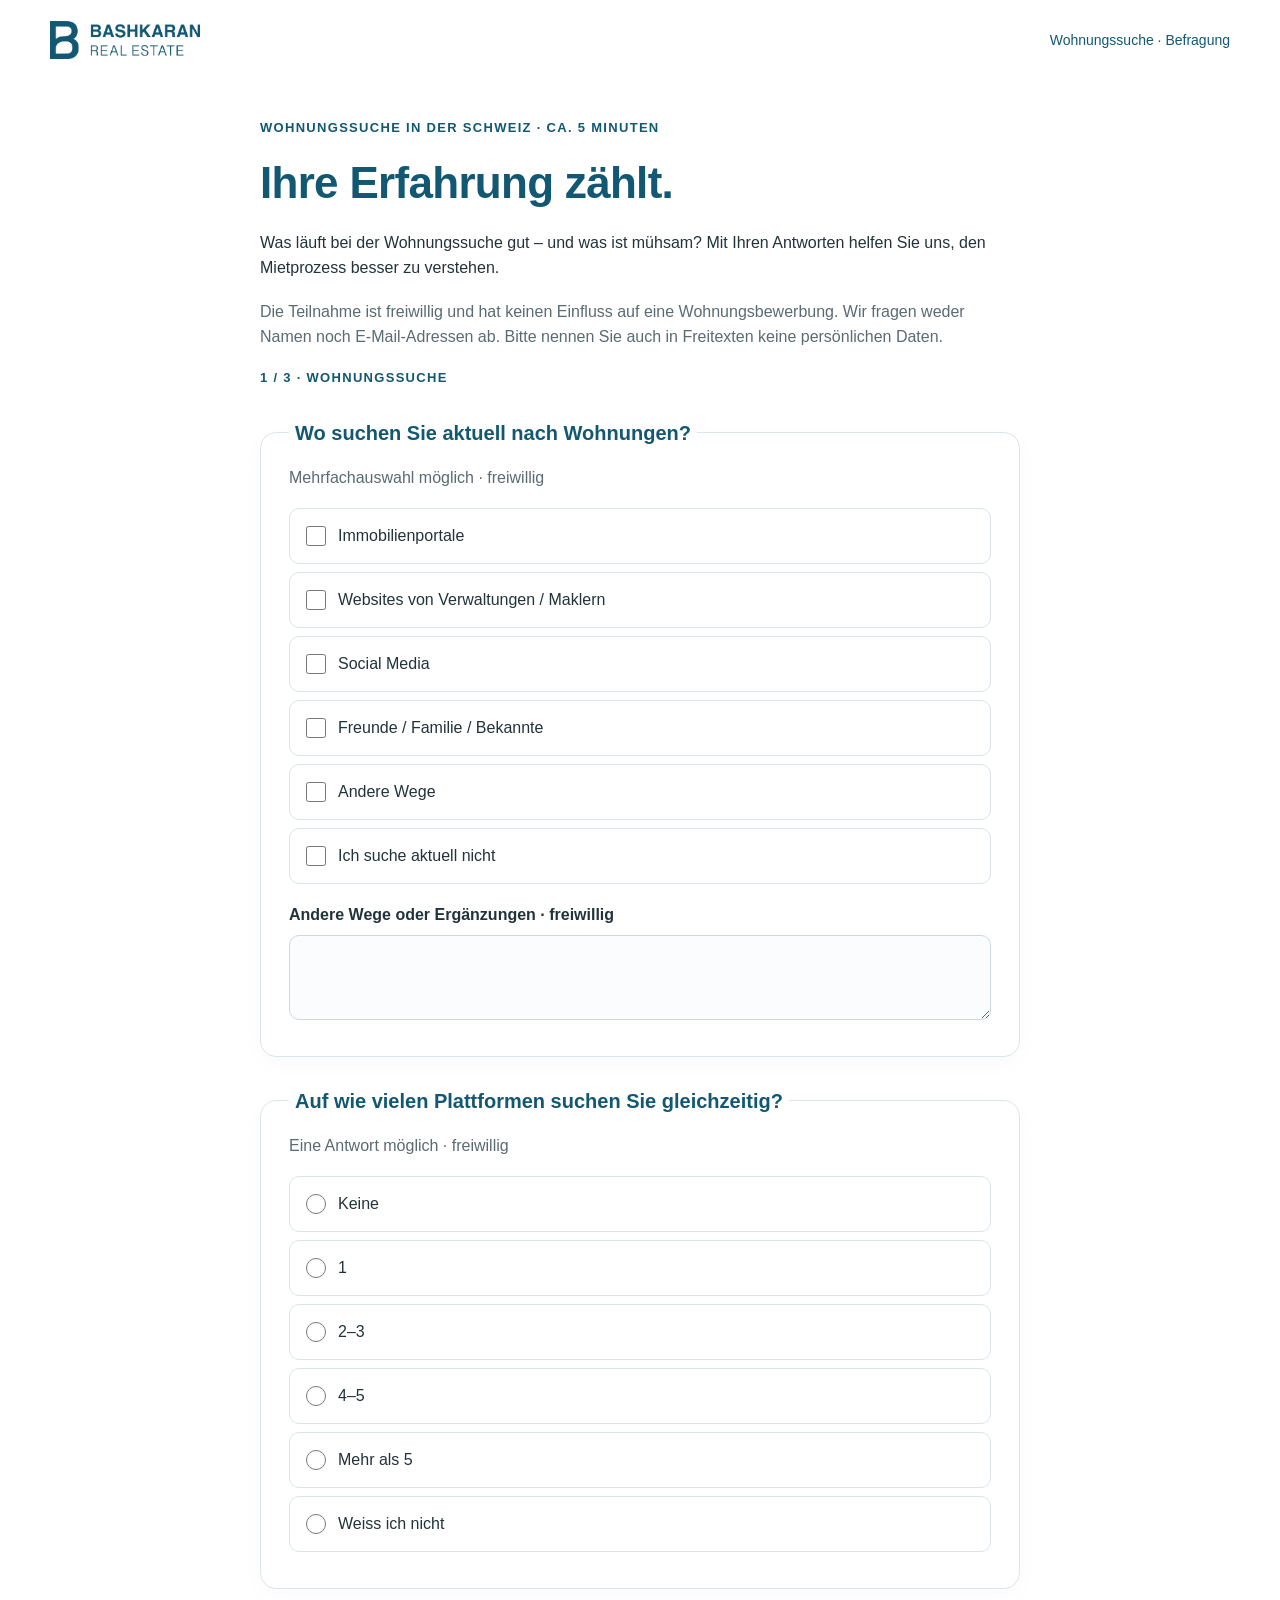
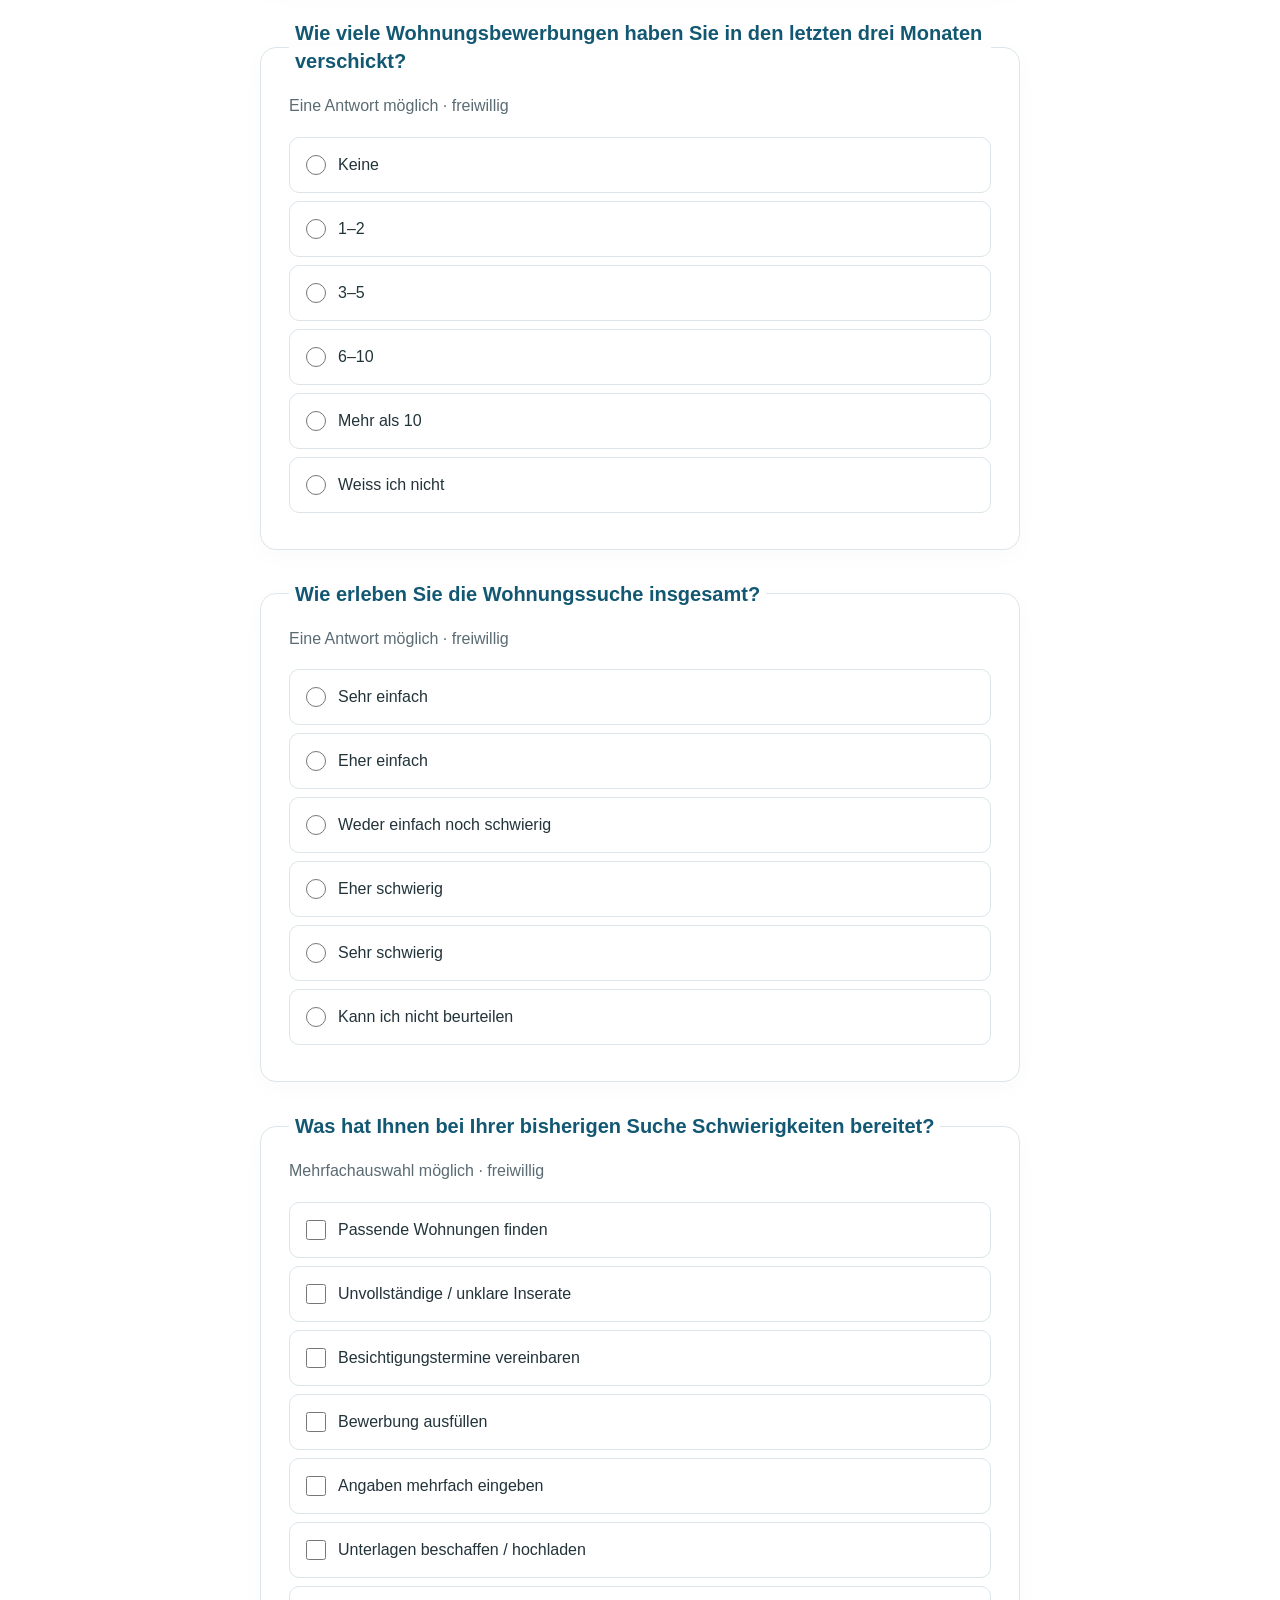
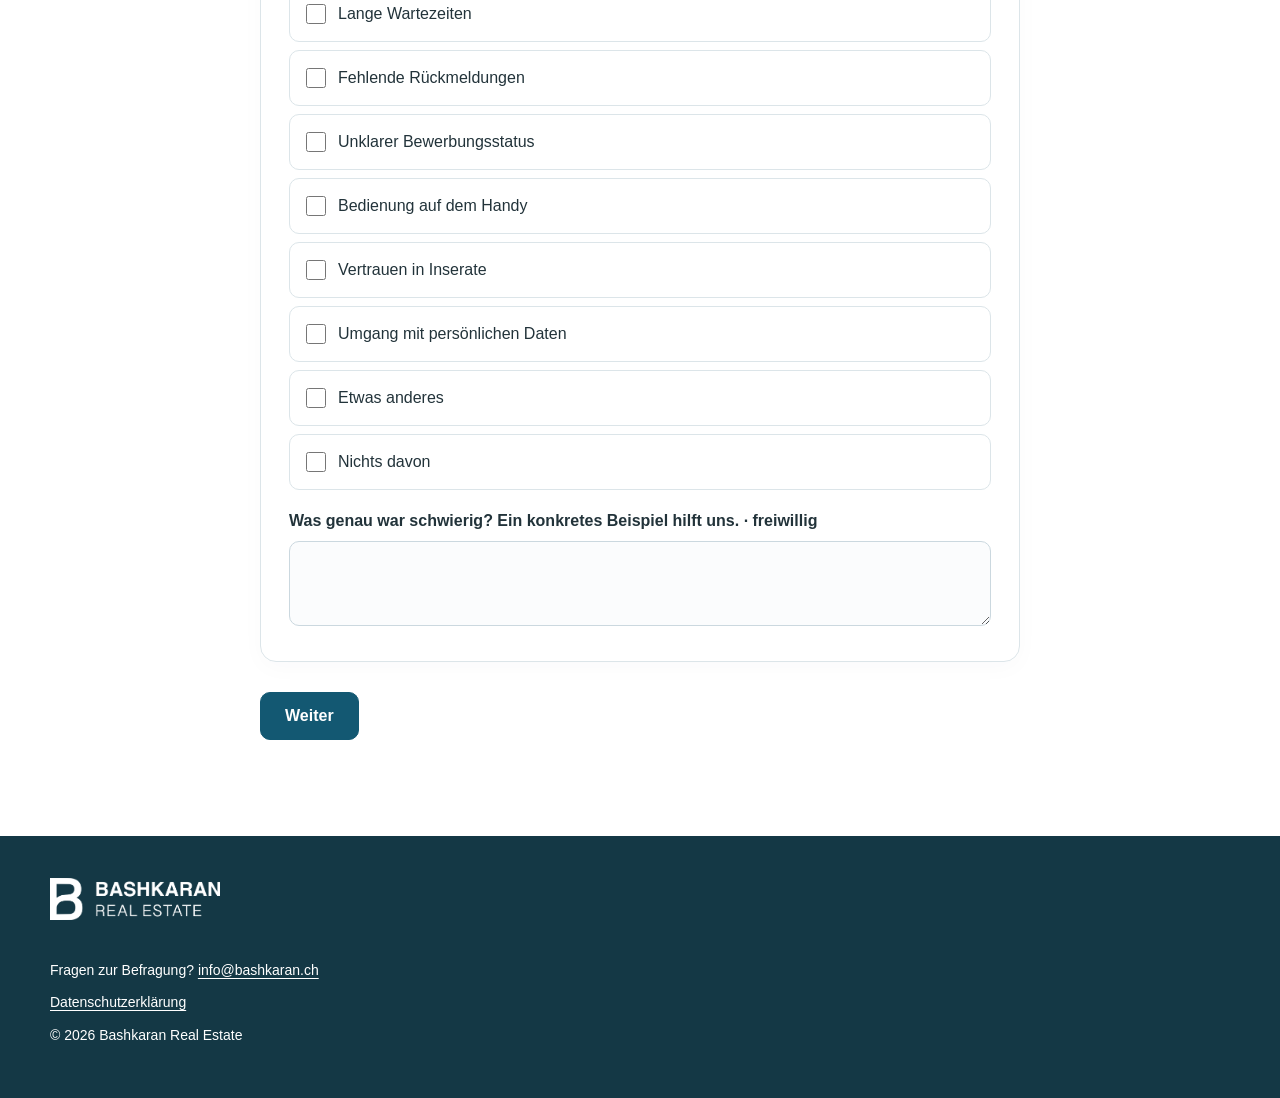
==== research/index.html @ 60e7532b "Add shared housing survey and protected research dashboard" ====
<!doctype html>
<html lang="de-CH"><head><meta charset="utf-8"><meta name="viewport" content="width=device-width,initial-scale=1"><meta name="robots" content="noindex,nofollow,noarchive"><meta name="referrer" content="no-referrer"><title>Research | Bashkaran Real Estate</title><link rel="stylesheet" href="/research/research.css"></head>
<body><link rel="stylesheet" href="/research/survey.css"><header><a href="/" class="brand"><img src="/assets/logo.png" width="1722" height="429" alt="Bashkaran Real Estate"></a><span class="header-label">Wohnungssuche · Befragung</span><button id="logout" hidden>Abmelden</button></header>
<main><div id="notice" role="status" aria-live="polite"></div><div id="app"></div></main>
<footer><div class="research-footer"><img src="/assets/logo.png" width="1722" height="429" alt="Bashkaran Real Estate"><p>Fragen zur Befragung? <a href="mailto:info@bashkaran.ch">info@bashkaran.ch</a></p><p><a href="/datenschutz.html">Datenschutzerklärung</a></p><p>© 2026 Bashkaran Real Estate</p></div></footer>
<script src="/research/config.js"></script><script type="module" src="/research/survey.js"></script></body></html>
---- research/research.css ----
:root{--blue:#135872;--ink:#173640;--muted:#60747c;--line:#d9e3e6;--bg:#f4f7f7}*{box-sizing:border-box}body{margin:0;background:var(--bg);color:var(--ink);font:16px/1.6 system-ui,-apple-system,sans-serif}header{background:white;border-bottom:1px solid var(--line);padding:20px max(20px,calc((100% - 1000px)/2));display:flex;align-items:center;justify-content:space-between;gap:16px}.brand{font-size:17px;font-weight:750;text-decoration:none;color:var(--blue)}.brand span{display:block;font-size:12px;font-weight:500;letter-spacing:2px;text-transform:uppercase;color:var(--muted)}main{max-width:1000px;margin:auto;padding:36px 20px 64px}footer{max-width:1000px;margin:auto;padding:20px;color:var(--muted);font-size:12px}h1{font-size:clamp(26px,5vw,38px);line-height:1.2;letter-spacing:-1px;margin:8px 0 20px}h2{font-size:23px;line-height:1.35;margin:0 0 18px}h3{font-size:17px;margin:0 0 8px}p{margin:0 0 18px}.eyebrow{font-size:12px;letter-spacing:1.6px;text-transform:uppercase;color:var(--muted);font-weight:650}.muted,small{color:var(--muted)}.card{padding:28px;background:white;border:1px solid var(--line);border-radius:18px;margin:20px 0}.narrow{max-width:620px;margin:auto}.row{display:flex;gap:12px;align-items:center;flex-wrap:wrap}.between{justify-content:space-between}.actions{display:flex;gap:12px;flex-wrap:wrap;margin-top:24px}button,.button{font:600 15px/1.4 inherit;font-family:inherit;font-size:15px;font-weight:600;padding:12px 18px;border-radius:10px;border:1px solid var(--line);background:white;color:var(--ink);cursor:pointer;min-height:46px}button.primary{background:var(--blue);border-color:var(--blue);color:white}button:disabled{opacity:.5;cursor:wait}button:hover:not(:disabled){filter:brightness(.95)}button:focus-visible,a:focus-visible,input:focus-visible,textarea:focus-visible,select:focus-visible{outline:3px solid #329bbe;outline-offset:3px}label{display:block;font-weight:600;margin:18px 0 7px}input:not([type=checkbox]),textarea,select{width:100%;padding:13px;border:1px solid #afc0c6;border-radius:9px;background:white;color:var(--ink);font:inherit}textarea{min-height:170px;resize:vertical}textarea.notes{min-height:85px}input[type=checkbox]{width:20px;height:20px;flex-shrink:0;accent-color:var(--blue)}label.check{display:flex;gap:12px;align-items:flex-start;font-weight:400}.tabs{display:flex;gap:10px;margin:24px 0}.tabs .active{background:var(--ink);color:white}.list{display:grid;gap:12px}.item{width:100%;text-align:left;display:flex;align-items:center;justify-content:space-between;gap:15px;padding:20px}.badge{display:inline-block;font-size:12px;border-radius:6px;background:#e8f1f3;padding:4px 8px}.stat{font-size:42px;font-weight:650;line-height:1.2}.grid{display:grid;grid-template-columns:repeat(3,1fr);gap:18px}.grid .card{margin:0}.banner,#notice:not(:empty){padding:15px 18px;background:#fff2d8;border-radius:10px;margin-bottom:22px}.quote{white-space:pre-wrap;overflow-wrap:anywhere;border-left:3px solid #cadce2;padding-left:16px}.tags{display:flex;gap:8px;flex-wrap:wrap}.tags label{font-size:13px;font-weight:400;display:flex;gap:6px;align-items:center;margin:0;background:var(--bg);border-radius:8px;padding:6px 9px}.tags input{width:16px;height:16px}.progress{height:5px;background:#dee8eb;border-radius:4px;margin:20px 0 30px}.progress span{display:block;height:100%;background:var(--blue)}.bar{height:8px;background:#e9eff1;border-radius:5px;margin:8px 0 18px}.bar span{height:100%;display:block;background:var(--blue);border-radius:5px}.count{font-variant-numeric:tabular-nums}.empty{text-align:center;padding:35px 15px}.optional{border-top:4px solid #c7a357}.save{font-size:13px;color:var(--muted)}[hidden]{display:none!important}@media(max-width:600px){main{padding-top:24px}.card{padding:21px}.grid{grid-template-columns:1fr}.grid .card{display:flex;gap:20px;align-items:center}.actions button{flex:1}h2{font-size:21px}.item{padding:16px}.tags label{padding:8px}.row.between{align-items:flex-start}}
---- research/survey.css ----
/* Shared visual language of bashkaran.ch: Helvetica, brand blue, white and dark footer. */
:root{--blue:#135872;--ink:#22333a;--muted:#5a6b73;--line:#dce5e9;--bg:#fff}
body{font-family:"Helvetica Neue",Helvetica,Arial,sans-serif;background:#fff}
header{max-width:1228px;margin:auto;padding:20px 24px;border:0;min-height:80px}
.brand img{display:block;width:150px;height:auto}
.header-label{font-size:14px;color:var(--blue);text-align:right}
main{max-width:1000px;padding-top:38px}
h1{color:var(--blue);font-weight:600;letter-spacing:-.7px;font-size:clamp(30px,5vw,44px)}
h2,legend{color:var(--blue)}
.narrow{max-width:760px}
.card{border-radius:16px;border:1px solid var(--line);box-shadow:0 6px 24px #14384506;margin:30px 0;padding:28px}
fieldset{min-width:0;border:0;padding:0;margin:0}
fieldset.card{padding-top:18px}
legend{font-size:20px;font-weight:600;line-height:1.4;padding:0 6px;max-width:100%}
.choice{display:flex;align-items:flex-start;gap:12px;font-weight:400;margin:8px 0;padding:14px 16px;border:1px solid var(--line);border-radius:10px;cursor:pointer;transition:background .15s,border-color .15s}
.choice:hover{background:#f4f8fa}
.choice:has(input:checked){background:#eaf3f7;border-color:var(--blue)}
.choice input[type=radio],.choice input[type=checkbox]{width:20px;height:20px;padding:0;flex:0 0 20px;margin:3px 0;accent-color:var(--blue)}
button{border-radius:10px;font-family:inherit;font-size:16px;min-height:48px;padding:13px 24px}
button.primary{background:var(--blue)}
textarea{background:#fbfcfd;border-color:#cbd8df;border-radius:10px}
.check{display:block!important;font-size:14px;font-weight:400;line-height:1.7}
.check input{vertical-align:middle;margin-right:9px}
.check a{color:var(--blue)}
.eyebrow{font-size:13px;color:var(--blue);letter-spacing:1.3px}
.optional{border-top:3px solid var(--blue)}
footer{max-width:none;background:#143845;color:#fff;font-size:14px;padding:42px 24px;margin-top:32px}
.research-footer{max-width:1180px;margin:auto}
.research-footer img{width:170px;height:auto;filter:brightness(0) invert(1);margin-bottom:22px}
.research-footer p{margin:10px 0;color:#fff;line-height:1.6}
footer a{color:inherit;text-underline-offset:3px}
@media(max-width:600px){header{padding:20px;gap:20px}.header-label{max-width:120px;font-size:13px}.brand img{width:140px}main{padding-top:22px}.card{padding:20px;margin:26px 0}legend{font-size:19px}.choice{padding:12px}.actions button{flex:1}.research-footer img{width:150px}}
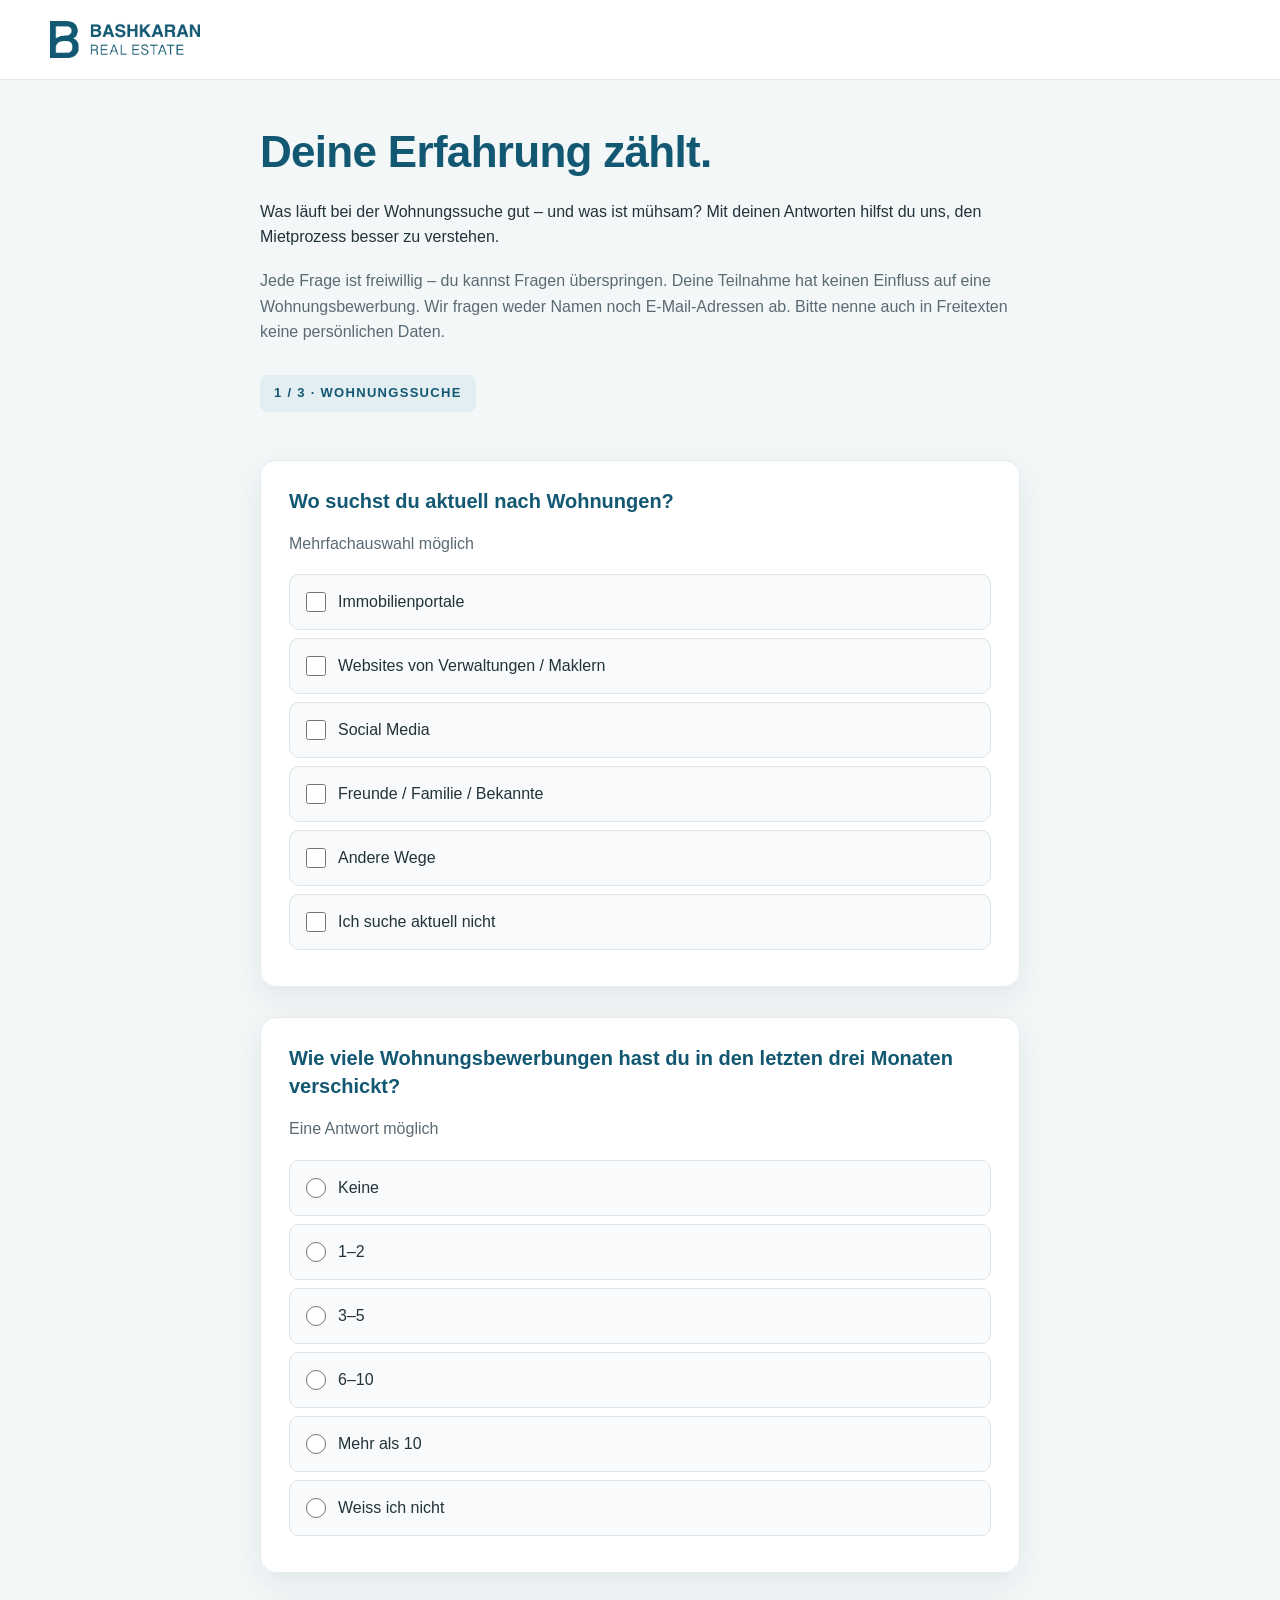
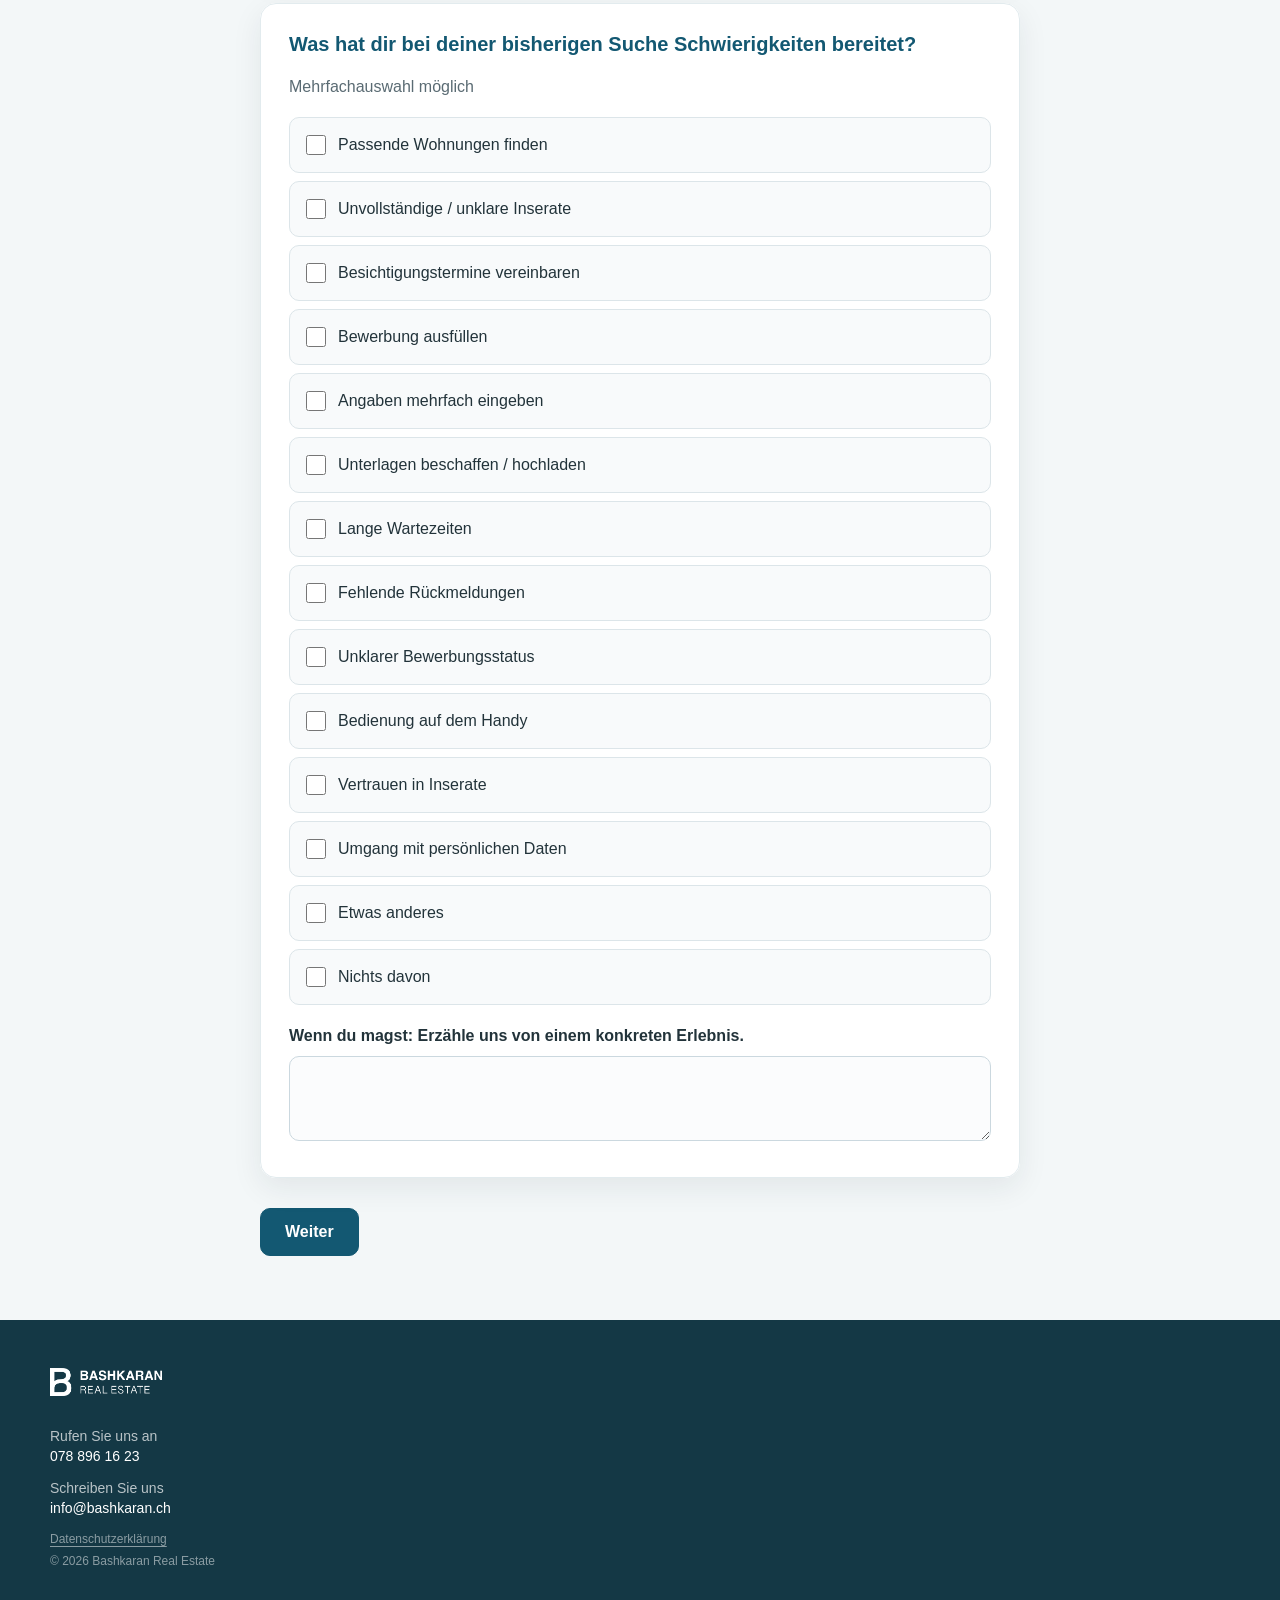
==== commit 64fedda6: "Shorten survey and align wording and footer with website" ====
--- a/research/index.html
+++ b/research/index.html
@@ -1,6 +1,16 @@
 <!doctype html>
-<html lang="de-CH"><head><meta charset="utf-8"><meta name="viewport" content="width=device-width,initial-scale=1"><meta name="robots" content="noindex,nofollow,noarchive"><meta name="referrer" content="no-referrer"><title>Research | Bashkaran Real Estate</title><link rel="stylesheet" href="/research/research.css"></head>
-<body><link rel="stylesheet" href="/research/survey.css"><header><a href="/" class="brand"><img src="/assets/logo.png" width="1722" height="429" alt="Bashkaran Real Estate"></a><span class="header-label">Wohnungssuche · Befragung</span><button id="logout" hidden>Abmelden</button></header>
+<html lang="de-CH"><head><meta charset="utf-8"><meta name="viewport" content="width=device-width,initial-scale=1"><meta name="robots" content="noindex,nofollow,noarchive"><meta name="referrer" content="no-referrer"><title>Umfrage | Bashkaran Real Estate</title><link rel="stylesheet" href="/research/research.css"></head>
+<body class="survey-page"><link rel="stylesheet" href="/research/survey.css"><header><a href="/" class="brand"><img src="/assets/logo.png" width="1722" height="429" alt="Bashkaran Real Estate"></a></header>
 <main><div id="notice" role="status" aria-live="polite"></div><div id="app"></div></main>
-<footer><div class="research-footer"><img src="/assets/logo.png" width="1722" height="429" alt="Bashkaran Real Estate"><p>Fragen zur Befragung? <a href="mailto:info@bashkaran.ch">info@bashkaran.ch</a></p><p><a href="/datenschutz.html">Datenschutzerklärung</a></p><p>© 2026 Bashkaran Real Estate</p></div></footer>
+<footer id="kontakt">
+    <div class="footer-inner">
+      <img class="footer-logo" src="/assets/logo.png" alt="Bashkaran Real Estate" width="1722" height="429" loading="lazy" decoding="async">
+      <p class="footer-label">Rufen Sie uns an</p>
+      <p class="footer-info"><a href="tel:+41788961623">078 896 16 23</a></p>
+      <p class="footer-label">Schreiben Sie uns</p>
+      <p class="footer-info"><a href="mailto:info@bashkaran.ch">info@bashkaran.ch</a></p>
+      <p class="footer-legal"><a href="/datenschutz.html">Datenschutzerklärung</a></p>
+      <p class="footer-copyright">&copy; 2026 Bashkaran Real Estate</p>
+    </div>
+  </footer>
 <script src="/research/config.js"></script><script type="module" src="/research/survey.js"></script></body></html>
--- a/research/survey.css
+++ b/research/survey.css
@@ -30,3 +30,79 @@
 .research-footer p{margin:10px 0;color:#fff;line-height:1.6}
 footer a{color:inherit;text-underline-offset:3px}
 @media(max-width:600px){header{padding:20px;gap:20px}.header-label{max-width:120px;font-size:13px}.brand img{width:140px}main{padding-top:22px}.card{padding:20px;margin:26px 0}legend{font-size:19px}.choice{padding:12px}.actions button{flex:1}.research-footer img{width:150px}}
+
+/* Footer layout shared with the main website. */
+  footer {
+    background: #143845;
+    color: rgba(255, 255, 255, 0.7);
+    text-align: left;
+    padding: 40px 24px;
+  }
+
+  .footer-inner {
+    max-width: 1180px;
+    margin: 0 auto;
+  }
+
+  footer a {
+    color: #ffffff;
+    text-decoration: none;
+  }
+
+  footer a:hover {
+    text-decoration: underline;
+  }
+
+  .footer-logo {
+    height: 28px;
+    width: auto;
+    display: block;
+    margin: 8px 0 32px;
+    filter: brightness(0) invert(1);
+  }
+
+  .footer-label {
+    font-size: 14px;
+    margin: 0 0 4px;
+  }
+
+  .footer-info {
+    font-size: 14px;
+    margin: 0 0 16px;
+  }
+
+  .footer-meta {
+    font-style: normal;
+    font-size: 12px;
+    color: rgba(255, 255, 255, 0.5);
+    border-top: 1px solid rgba(255, 255, 255, 0.15);
+    margin-top: 24px;
+    padding-top: 16px;
+    line-height: 2.2;
+  }
+
+  .footer-legal,
+  .footer-copyright {
+    margin: 8px 0 0;
+    font-size: 12px;
+    color: rgba(255, 255, 255, 0.5);
+  }
+
+  .footer-legal a {
+    color: inherit;
+    font-weight: inherit;
+    text-decoration: underline;
+    text-underline-offset: 3px;
+  }
+footer#kontakt{max-width:none;margin:0;line-height:normal}
+.survey-page{background:#f3f7f8}
+.survey-page>header{max-width:none;padding-left:max(24px,calc((100% - 1180px)/2));padding-right:max(24px,calc((100% - 1180px)/2));border-bottom:1px solid #e2ebee}
+.survey-page .card{background:#fff;border:1px solid #e2ebee;box-shadow:0 10px 30px rgba(20,40,50,.08)}
+.survey-page fieldset.card{position:relative;padding-top:26px}
+.survey-page legend{float:left;width:100%;padding:0;margin-bottom:16px}
+.survey-page legend+*{clear:both}
+.survey-page .choice{background:#f8fafb}
+.survey-page .choice:hover{background:#eef4f6}
+.survey-page .choice:has(input:checked){background:#e5f0f5;border-color:#135872}
+.survey-page .eyebrow{display:inline-block;background:#e3eef2;padding:8px 14px;border-radius:8px;margin-top:12px}
+.survey-page .check{background:#e8f1f4;border:1px solid #d4e3e9;padding:18px;border-radius:12px}
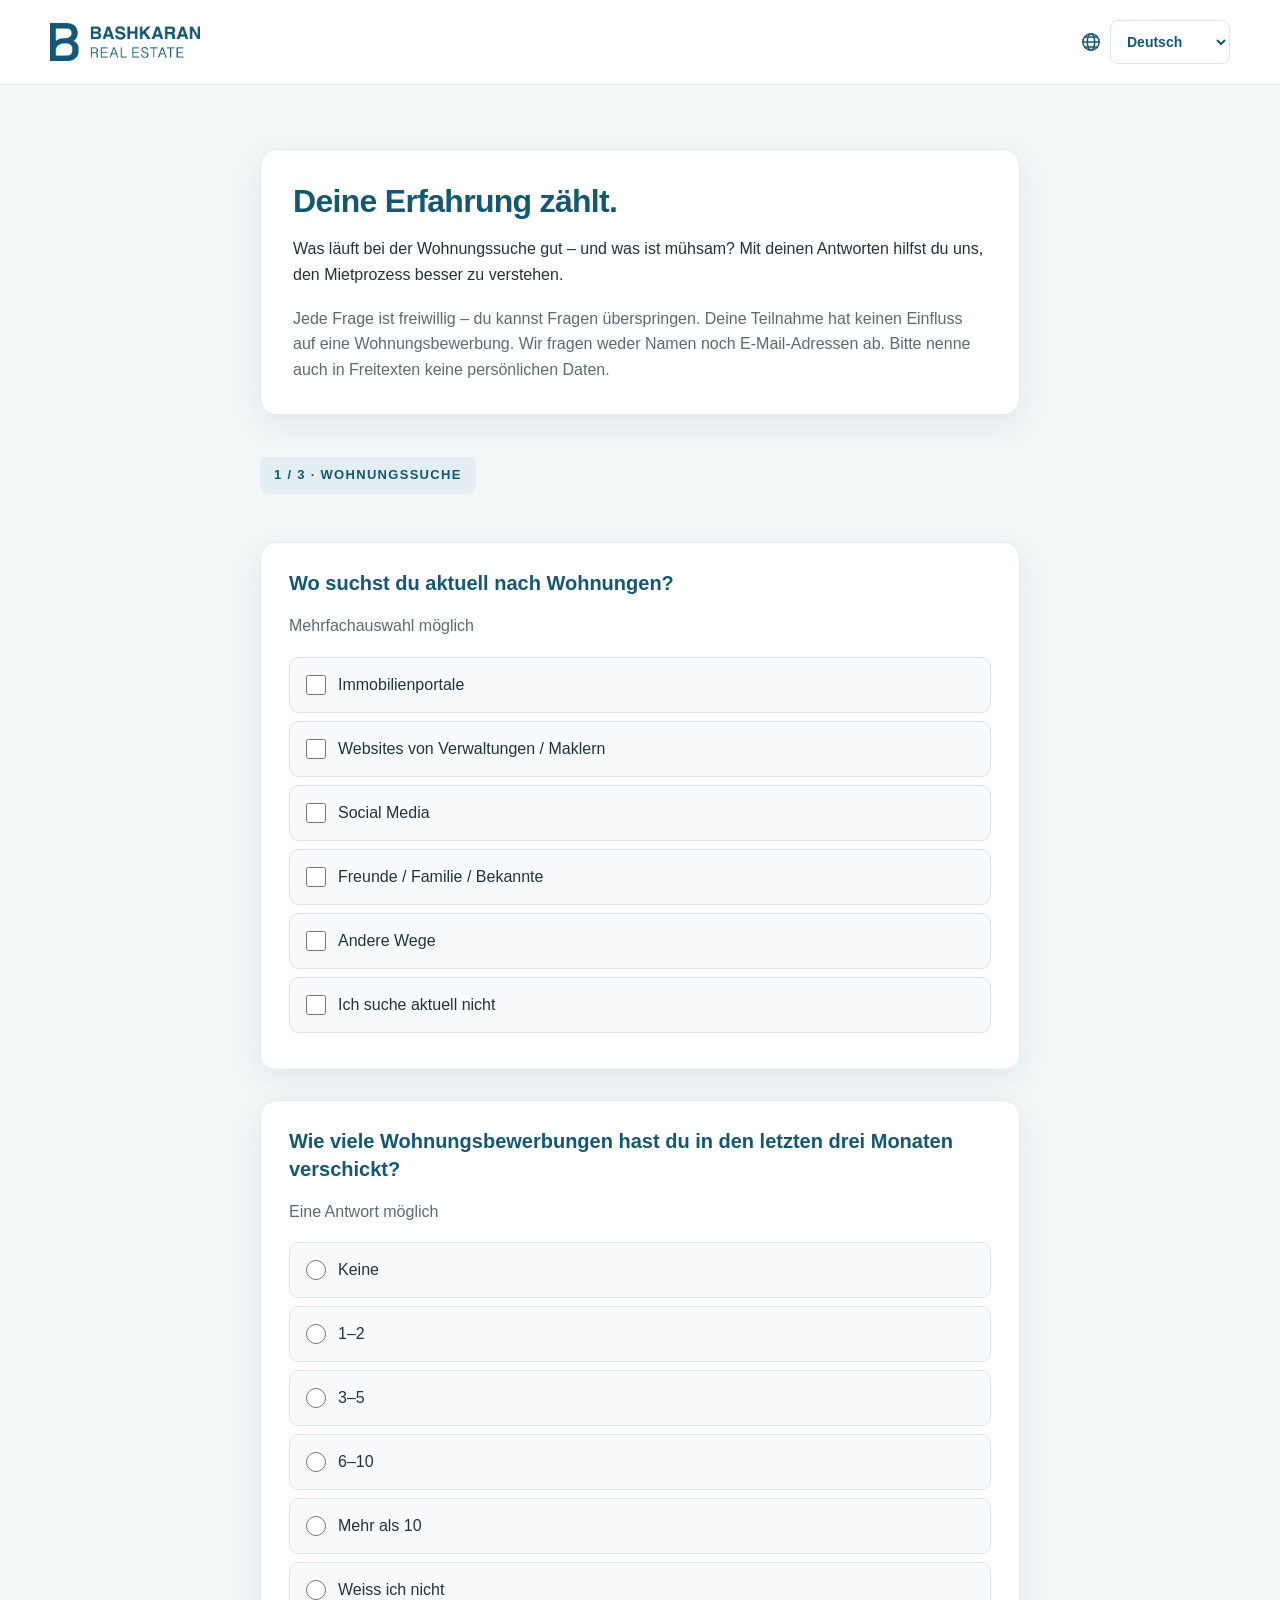
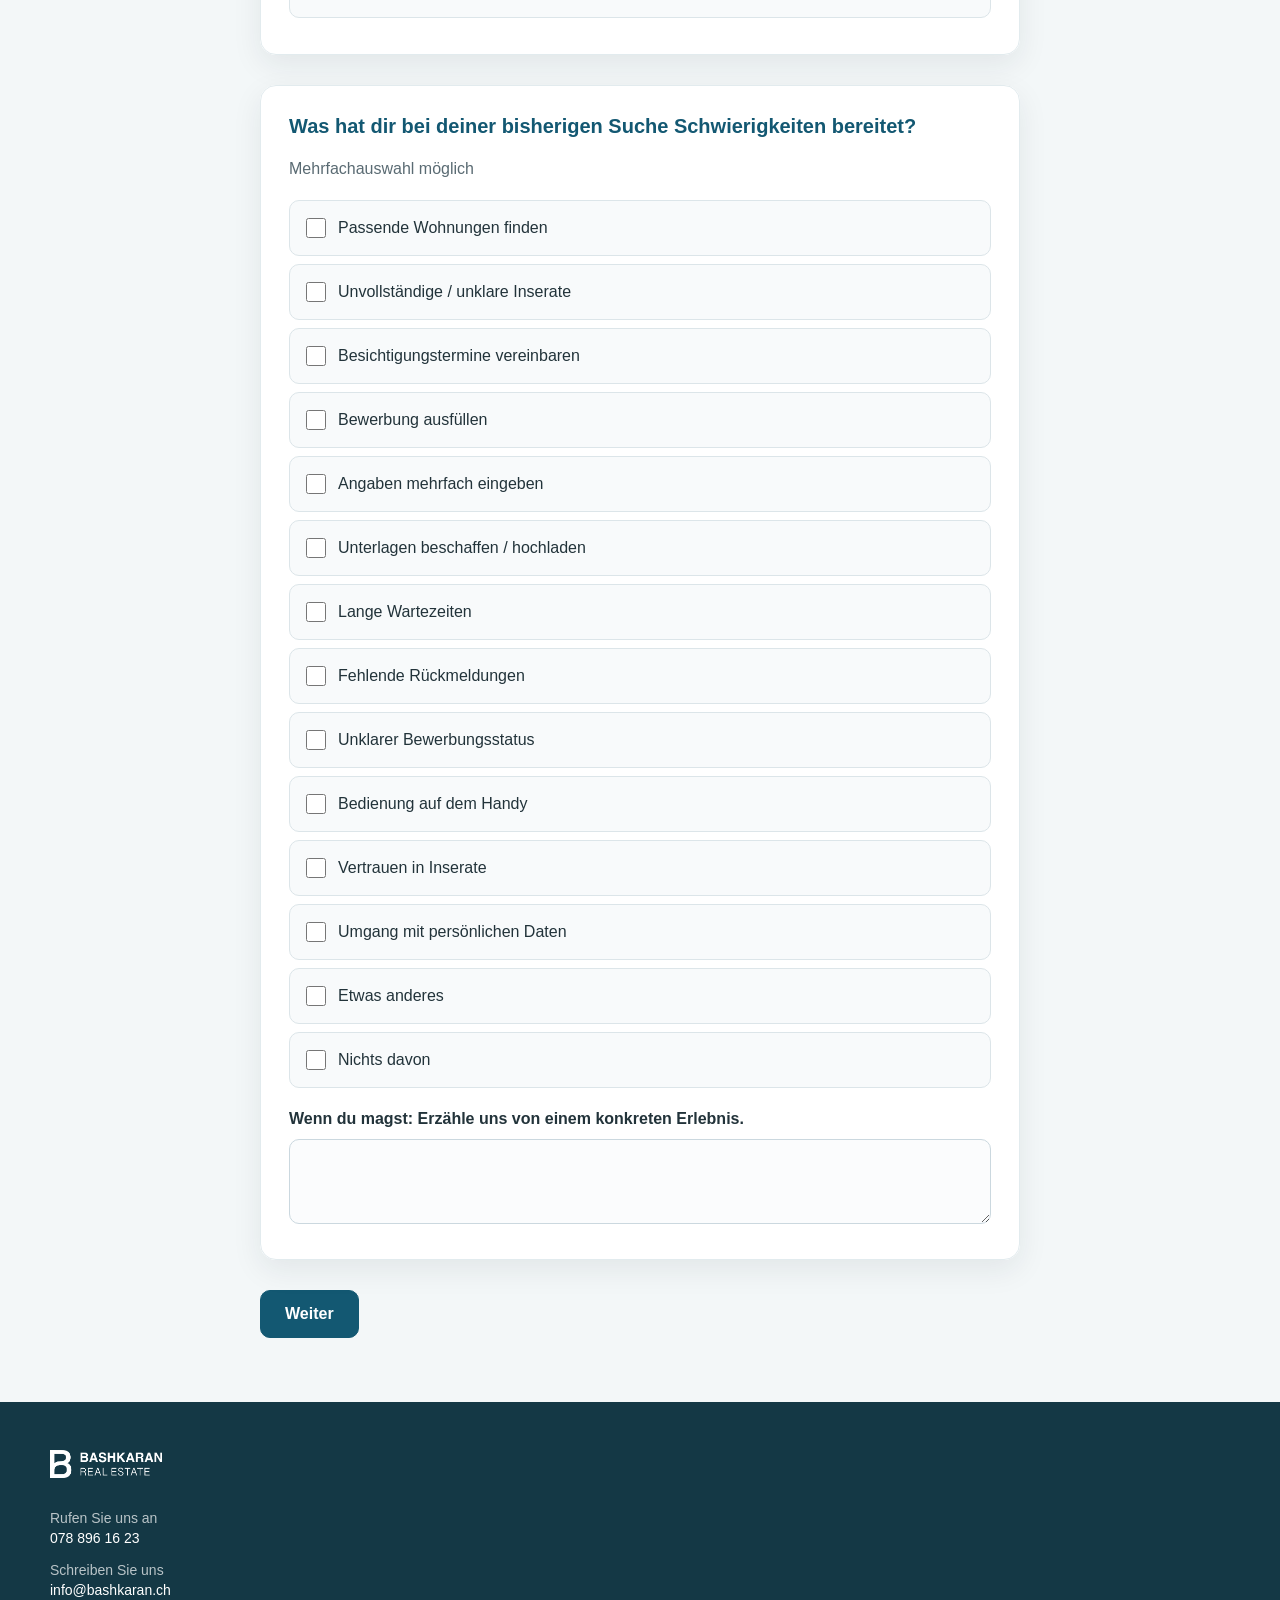
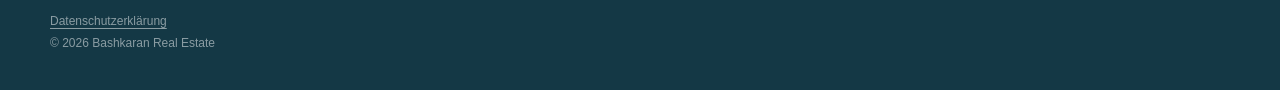
==== commit 081bc7f8: "Add English survey and language switch at research URL" ====
--- a/research/index.html
+++ b/research/index.html
@@ -1,6 +1,6 @@
 <!doctype html>
 <html lang="de-CH"><head><meta charset="utf-8"><meta name="viewport" content="width=device-width,initial-scale=1"><meta name="robots" content="noindex,nofollow,noarchive"><meta name="referrer" content="no-referrer"><title>Umfrage | Bashkaran Real Estate</title><link rel="stylesheet" href="/research/research.css"></head>
-<body class="survey-page"><link rel="stylesheet" href="/research/survey.css"><header><a href="/" class="brand"><img src="/assets/logo.png" width="1722" height="429" alt="Bashkaran Real Estate"></a></header>
+<body class="survey-page"><link rel="stylesheet" href="/research/survey.css"><header><a href="/" class="brand"><img src="/assets/logo.png" width="1722" height="429" alt="Bashkaran Real Estate"></a><label class="language-switch" for="language"><svg class="language-icon" viewBox="0 0 24 24" width="22" height="22" fill="none" stroke="currentColor" stroke-width="1.6" aria-hidden="true" focusable="false"><circle cx="12" cy="12" r="9"/><ellipse cx="12" cy="12" rx="4" ry="9"/><path d="M3 12h18M5 6.5h14M5 17.5h14"/></svg><span class="sr-only">Sprache / Language</span><select id="language" aria-label="Sprache / Language"><option value="de">Deutsch</option><option value="en">English</option></select></label></header>
 <main><div id="notice" role="status" aria-live="polite"></div><div id="app"></div></main>
 <footer id="kontakt">
     <div class="footer-inner">
--- a/research/survey.css
+++ b/research/survey.css
@@ -95,8 +95,23 @@
     text-underline-offset: 3px;
   }
 footer#kontakt{max-width:none;margin:0;line-height:normal}
-.survey-page{background:#f3f7f8}
-.survey-page>header{max-width:none;padding-left:max(24px,calc((100% - 1180px)/2));padding-right:max(24px,calc((100% - 1180px)/2));border-bottom:1px solid #e2ebee}
+html:has(.survey-page){background:#fff}
+.survey-page{background:linear-gradient(#f3f7f8,#f3f7f8) 0 80px / 100% calc(100% - 80px) no-repeat #fff}
+.survey-page>main{padding-top:64px}
+.survey-page .survey-intro{margin-top:0;padding:32px}
+.survey-page .survey-intro h1{font-size:clamp(24px,3.5vw,32px);font-weight:700;margin:0 0 16px}
+.language-switch{display:flex;align-items:center;gap:8px;margin:0;font-size:14px;color:#135872}
+.language-icon{display:block;flex:0 0 22px}
+.language-switch select{width:auto;min-height:44px;padding:8px 30px 8px 12px;background:#fff;border:1px solid #dce5e9;border-radius:8px;color:#135872;font:inherit;cursor:pointer}
+.sr-only{position:absolute;width:1px;height:1px;padding:0;margin:-1px;overflow:hidden;clip:rect(0,0,0,0);white-space:nowrap;border:0}
+@media(max-width:600px){
+ .survey-page .card.survey-intro{padding-top:36px}
+ .survey-page .actions:has(button[type=submit]){flex-direction:column-reverse}
+ .survey-page .actions:has(button[type=submit]) button{width:100%;flex:auto}
+}
+.survey-page .survey-intro p:last-child{margin-bottom:0}
+@media(max-width:600px){.survey-page>main{padding-top:40px}.survey-page .survey-intro{padding:24px}}
+.survey-page>header{position:sticky;top:0;z-index:100;background:#fff;max-width:none;padding-left:max(24px,calc((100% - 1180px)/2));padding-right:max(24px,calc((100% - 1180px)/2));border-bottom:1px solid #e2ebee}
 .survey-page .card{background:#fff;border:1px solid #e2ebee;box-shadow:0 10px 30px rgba(20,40,50,.08)}
 .survey-page fieldset.card{position:relative;padding-top:26px}
 .survey-page legend{float:left;width:100%;padding:0;margin-bottom:16px}
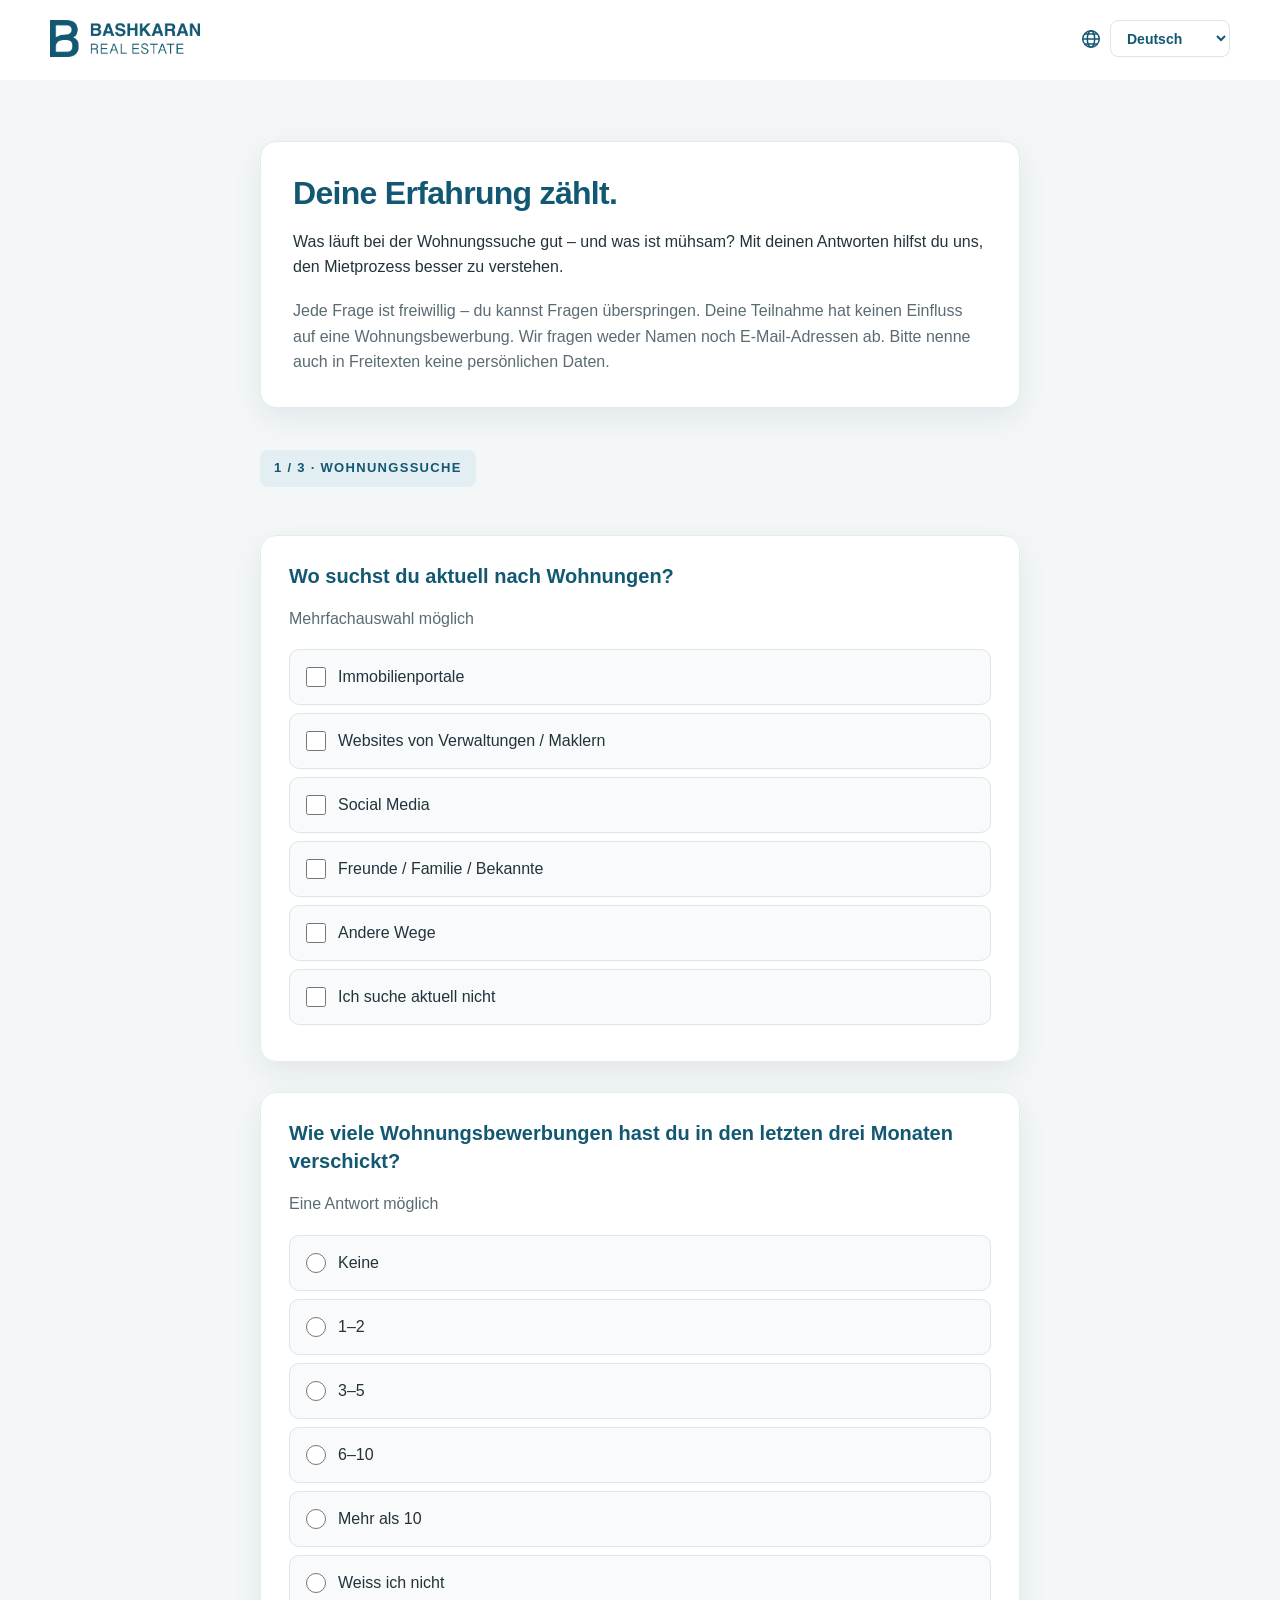
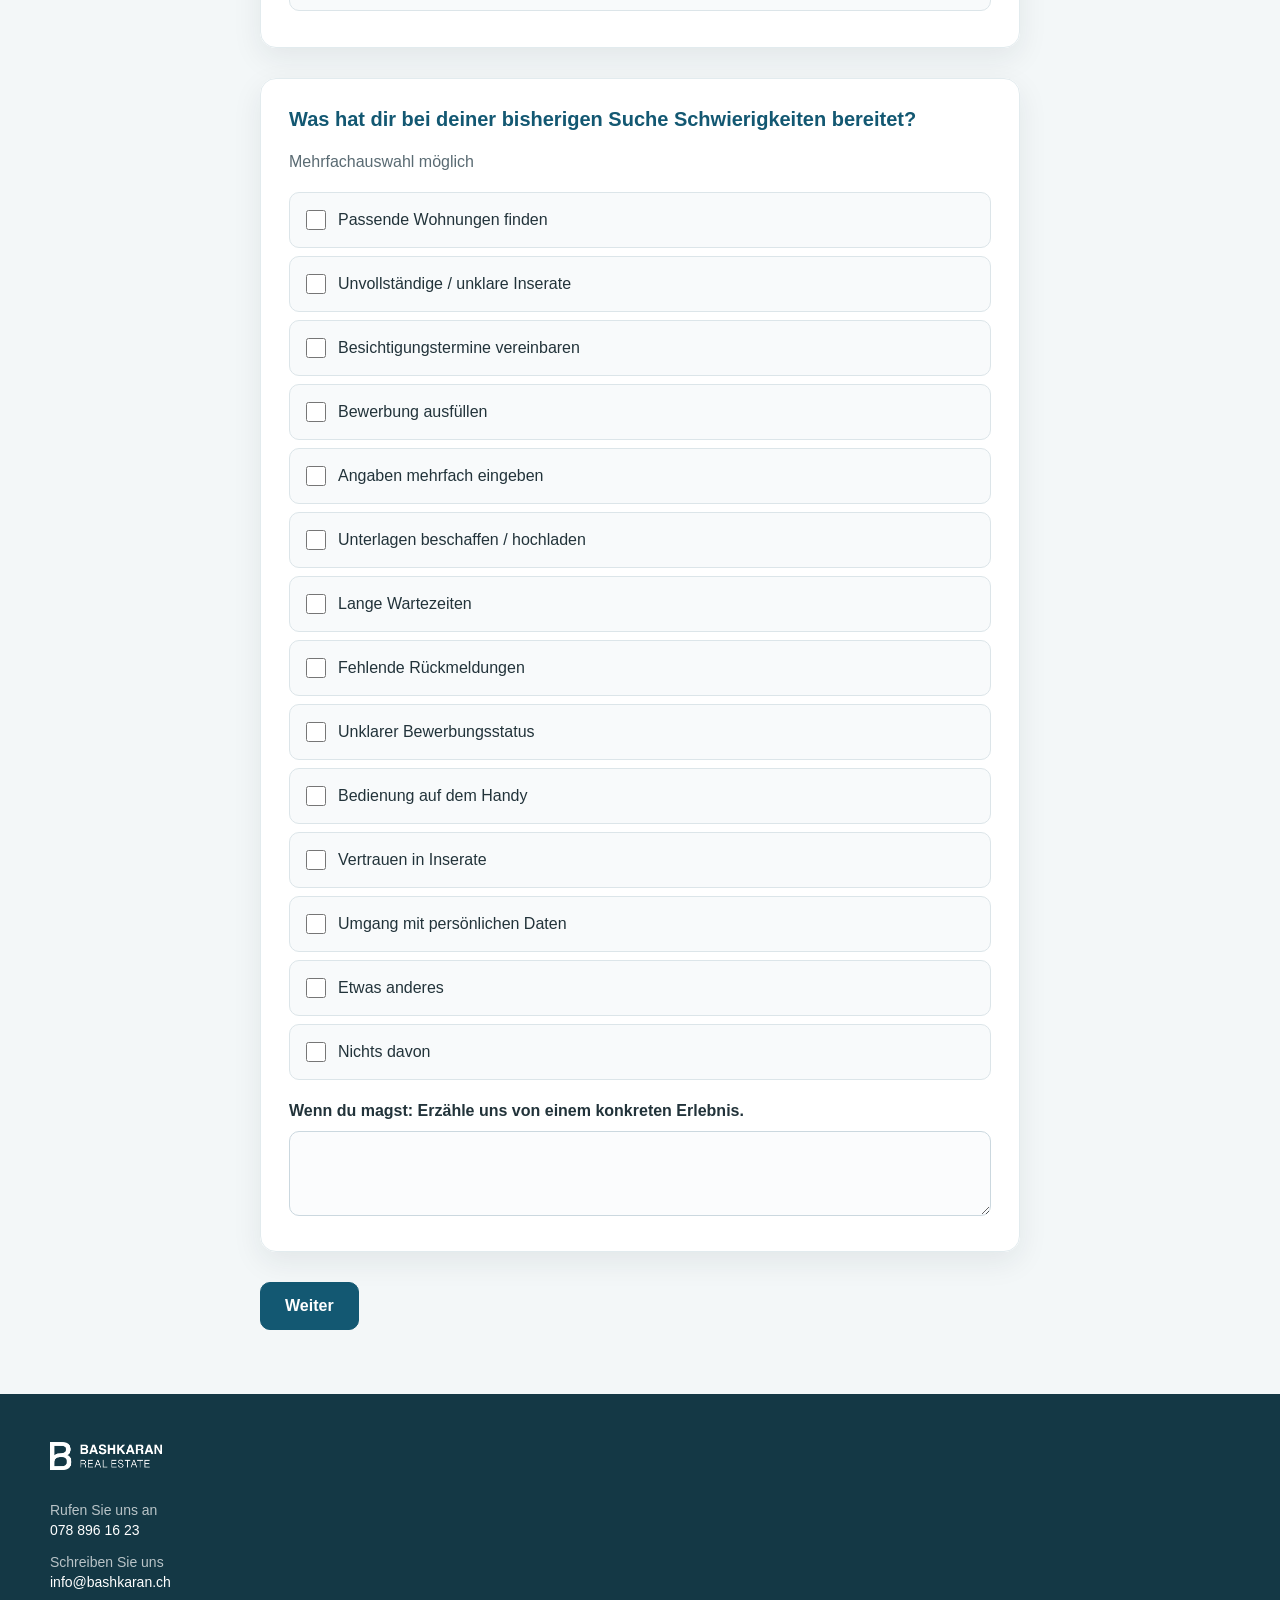
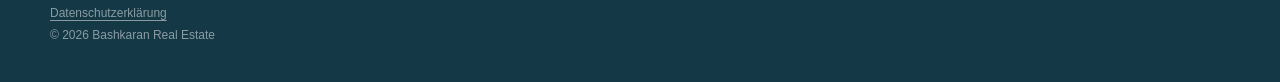
==== commit 434523a3: "Align survey header sizing with main website" ====
--- a/research/index.html
+++ b/research/index.html
@@ -1,6 +1,6 @@
 <!doctype html>
 <html lang="de-CH"><head><meta charset="utf-8"><meta name="viewport" content="width=device-width,initial-scale=1"><meta name="robots" content="noindex,nofollow,noarchive"><meta name="referrer" content="no-referrer"><title>Umfrage | Bashkaran Real Estate</title><link rel="stylesheet" href="/research/research.css"></head>
-<body class="survey-page"><link rel="stylesheet" href="/research/survey.css"><header><a href="/" class="brand"><img src="/assets/logo.png" width="1722" height="429" alt="Bashkaran Real Estate"></a><label class="language-switch" for="language"><svg class="language-icon" viewBox="0 0 24 24" width="22" height="22" fill="none" stroke="currentColor" stroke-width="1.6" aria-hidden="true" focusable="false"><circle cx="12" cy="12" r="9"/><ellipse cx="12" cy="12" rx="4" ry="9"/><path d="M3 12h18M5 6.5h14M5 17.5h14"/></svg><span class="sr-only">Sprache / Language</span><select id="language" aria-label="Sprache / Language"><option value="de">Deutsch</option><option value="en">English</option></select></label></header>
+<body class="survey-page"><link rel="stylesheet" href="/research/survey.css"><header><nav class="survey-nav" aria-label="Umfrage / Survey"><a href="/" class="brand"><img src="/assets/logo.png" width="1722" height="429" alt="Bashkaran Real Estate"></a><label class="language-switch" for="language"><svg class="language-icon" viewBox="0 0 24 24" width="22" height="22" fill="none" stroke="currentColor" stroke-width="1.6" aria-hidden="true" focusable="false"><circle cx="12" cy="12" r="9"/><ellipse cx="12" cy="12" rx="4" ry="9"/><path d="M3 12h18M5 6.5h14M5 17.5h14"/></svg><span class="sr-only">Sprache / Language</span><select id="language" aria-label="Sprache / Language"><option value="de">Deutsch</option><option value="en">English</option></select></label></nav></header>
 <main><div id="notice" role="status" aria-live="polite"></div><div id="app"></div></main>
 <footer id="kontakt">
     <div class="footer-inner">
--- a/research/survey.css
+++ b/research/survey.css
@@ -111,7 +111,11 @@
 }
 .survey-page .survey-intro p:last-child{margin-bottom:0}
 @media(max-width:600px){.survey-page>main{padding-top:40px}.survey-page .survey-intro{padding:24px}}
-.survey-page>header{position:sticky;top:0;z-index:100;background:#fff;max-width:none;padding-left:max(24px,calc((100% - 1180px)/2));padding-right:max(24px,calc((100% - 1180px)/2));border-bottom:1px solid #e2ebee}
+.survey-page>header{position:sticky;top:0;z-index:100;background:#fff;display:block;max-width:none;min-height:0;padding:0;margin:0;border:0;box-shadow:none;line-height:normal}
+.survey-nav{display:flex;align-items:center;justify-content:space-between;gap:32px;max-width:1228px;margin:0 auto;padding:20px 24px}
+.survey-nav .brand img{display:block;width:150px;height:auto}
+.survey-nav .language-switch select{height:37.37px;min-height:37.37px;padding-top:6px;padding-bottom:6px}
+@media(max-width:900px){.survey-nav{gap:20px}.survey-nav .language-switch select{height:44px;min-height:44px}}
 .survey-page .card{background:#fff;border:1px solid #e2ebee;box-shadow:0 10px 30px rgba(20,40,50,.08)}
 .survey-page fieldset.card{position:relative;padding-top:26px}
 .survey-page legend{float:left;width:100%;padding:0;margin-bottom:16px}
@@ -121,3 +125,4 @@
 .survey-page .choice:has(input:checked){background:#e5f0f5;border-color:#135872}
 .survey-page .eyebrow{display:inline-block;background:#e3eef2;padding:8px 14px;border-radius:8px;margin-top:12px}
 .survey-page .check{background:#e8f1f4;border:1px solid #d4e3e9;padding:18px;border-radius:12px}
+.survey-page #survey>.actions+.muted{margin-top:24px}
